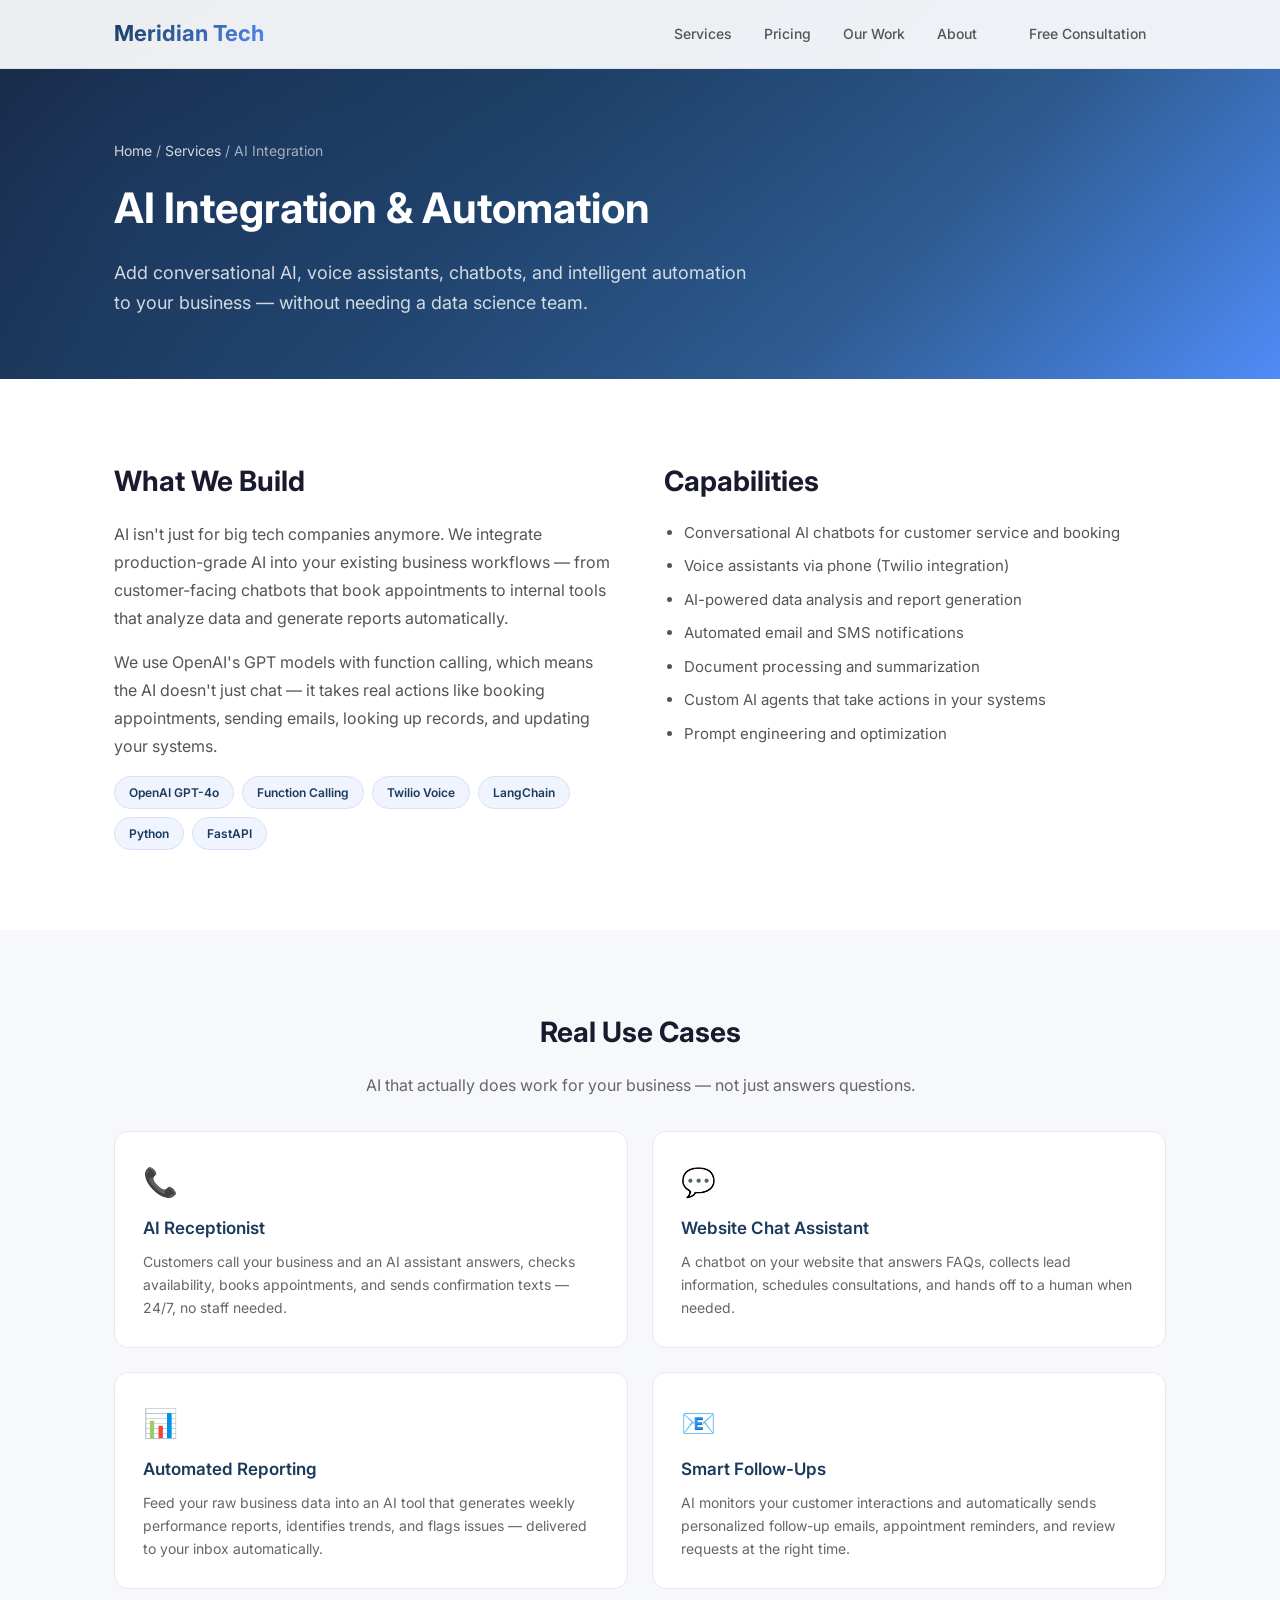
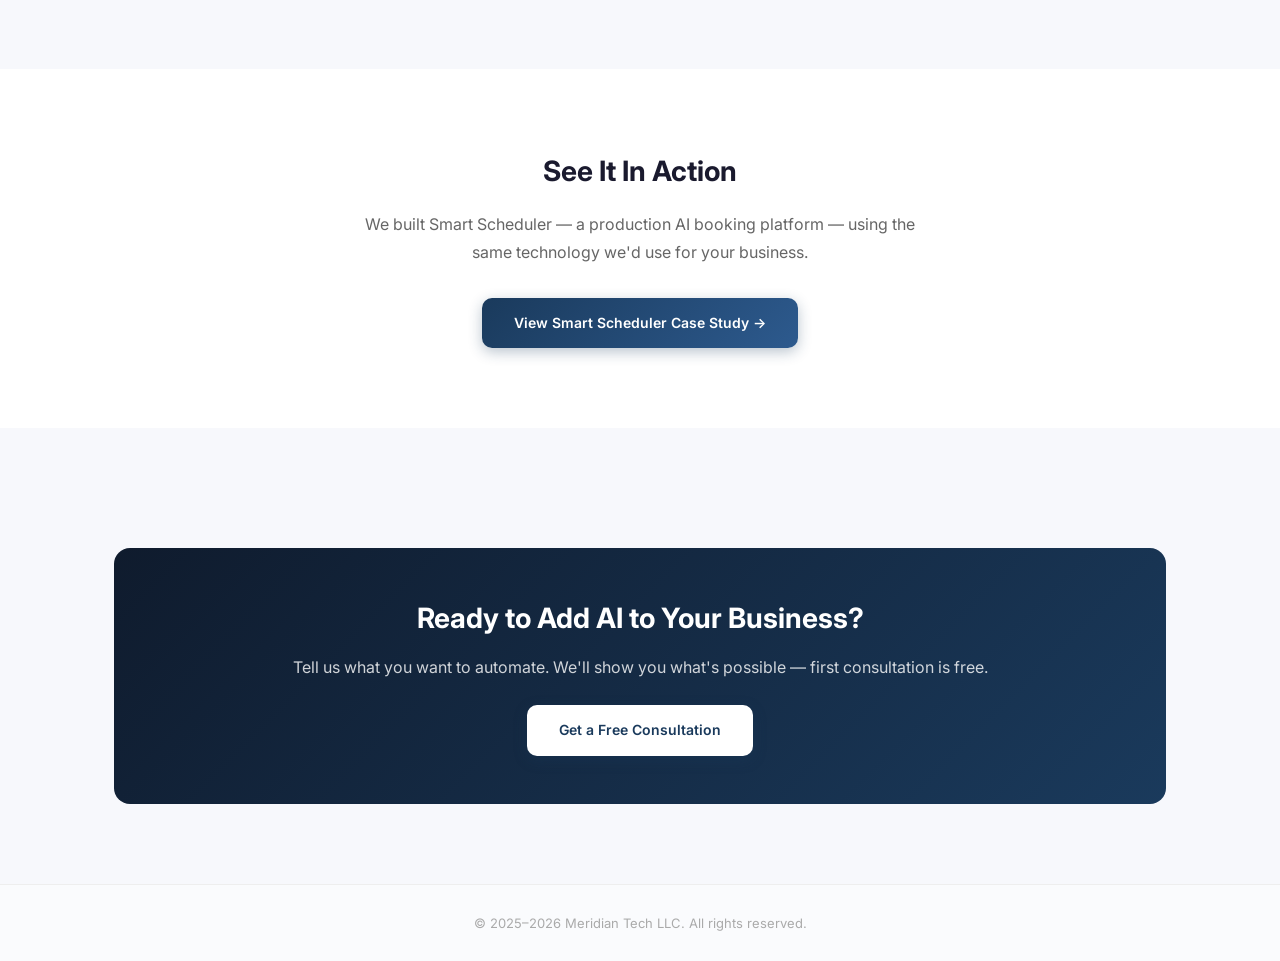
==== services/ai-integration.html @ f1d4540c "add 6 service pages, 3 case study pages, update homepage with links and sitemap" ====
<!DOCTYPE html>
<html lang="en">
<head>
    <meta charset="UTF-8">
    <meta name="viewport" content="width=device-width, initial-scale=1.0">
    <title>AI Integration for Small Businesses — Chatbots, Voice Assistants & Automation | Meridian Tech</title>
    <meta name="description" content="Add AI chatbots, voice assistants, and intelligent automation to your business. OpenAI, Twilio, and custom AI solutions built for small businesses.">
    <link rel="canonical" href="https://meridian-hq.com/services/ai-integration.html">
    <link rel="preconnect" href="https://fonts.googleapis.com">
    <link rel="preconnect" href="https://fonts.gstatic.com" crossorigin>
    <link href="https://fonts.googleapis.com/css2?family=Inter:wght@400;500;600;700&display=swap" rel="stylesheet">
    <link rel="stylesheet" href="../styles.css">
    <link rel="stylesheet" href="../pages.css">
    <link rel="icon" type="image/svg+xml" href="../favicon.svg">
</head>
<body>
<nav class="nav"><div class="container nav-inner"><a href="../index.html" class="logo">Meridian Tech</a><div class="nav-links"><a href="../index.html#services">Services</a><a href="../index.html#pricing">Pricing</a><a href="../index.html#work">Our Work</a><a href="../index.html#about">About</a><a href="../index.html#contact" class="btn btn-sm">Free Consultation</a></div><button class="mobile-toggle" aria-label="Toggle menu">&#9776;</button></div></nav>

<section class="page-hero">
    <div class="container">
        <div class="breadcrumb"><a href="../index.html">Home</a> / <a href="../index.html#services">Services</a> / AI Integration</div>
        <h1>AI Integration & Automation</h1>
        <p>Add conversational AI, voice assistants, chatbots, and intelligent automation to your business — without needing a data science team.</p>
    </div>
</section>

<section class="content-section">
    <div class="container">
        <div class="two-col">
            <div>
                <h2>What We Build</h2>
                <p>AI isn't just for big tech companies anymore. We integrate production-grade AI into your existing business workflows — from customer-facing chatbots that book appointments to internal tools that analyze data and generate reports automatically.</p>
                <p>We use OpenAI's GPT models with function calling, which means the AI doesn't just chat — it takes real actions like booking appointments, sending emails, looking up records, and updating your systems.</p>
                <div class="tech-badges">
                    <span class="tech-badge">OpenAI GPT-4o</span>
                    <span class="tech-badge">Function Calling</span>
                    <span class="tech-badge">Twilio Voice</span>
                    <span class="tech-badge">LangChain</span>
                    <span class="tech-badge">Python</span>
                    <span class="tech-badge">FastAPI</span>
                </div>
            </div>
            <div>
                <h2>Capabilities</h2>
                <ul>
                    <li>Conversational AI chatbots for customer service and booking</li>
                    <li>Voice assistants via phone (Twilio integration)</li>
                    <li>AI-powered data analysis and report generation</li>
                    <li>Automated email and SMS notifications</li>
                    <li>Document processing and summarization</li>
                    <li>Custom AI agents that take actions in your systems</li>
                    <li>Prompt engineering and optimization</li>
                </ul>
            </div>
        </div>
    </div>
</section>

<section class="content-section section-alt">
    <div class="container">
        <h2 style="text-align:center;">Real Use Cases</h2>
        <p style="text-align:center;color:#666;max-width:580px;margin:0 auto 32px;">AI that actually does work for your business — not just answers questions.</p>
        <div class="use-case-grid">
            <div class="use-case">
                <div class="icon">📞</div>
                <h4>AI Receptionist</h4>
                <p>Customers call your business and an AI assistant answers, checks availability, books appointments, and sends confirmation texts — 24/7, no staff needed.</p>
            </div>
            <div class="use-case">
                <div class="icon">💬</div>
                <h4>Website Chat Assistant</h4>
                <p>A chatbot on your website that answers FAQs, collects lead information, schedules consultations, and hands off to a human when needed.</p>
            </div>
            <div class="use-case">
                <div class="icon">📊</div>
                <h4>Automated Reporting</h4>
                <p>Feed your raw business data into an AI tool that generates weekly performance reports, identifies trends, and flags issues — delivered to your inbox automatically.</p>
            </div>
            <div class="use-case">
                <div class="icon">📧</div>
                <h4>Smart Follow-Ups</h4>
                <p>AI monitors your customer interactions and automatically sends personalized follow-up emails, appointment reminders, and review requests at the right time.</p>
            </div>
        </div>
    </div>
</section>

<section class="content-section">
    <div class="container">
        <h2 style="text-align:center;">See It In Action</h2>
        <p style="text-align:center;color:#666;max-width:580px;margin:0 auto 32px;">We built Smart Scheduler — a production AI booking platform — using the same technology we'd use for your business.</p>
        <div style="text-align:center;">
            <a href="../work/smart-scheduler.html" class="btn btn-primary">View Smart Scheduler Case Study &rarr;</a>
        </div>
    </div>
</section>

<section class="content-section section-alt">
    <div class="container">
        <div class="inline-cta">
            <h2>Ready to Add AI to Your Business?</h2>
            <p>Tell us what you want to automate. We'll show you what's possible — first consultation is free.</p>
            <a href="mailto:meridiantechllc@meridian-hq.com" class="btn btn-primary" style="background:#fff;color:#1a3a5c;">Get a Free Consultation</a>
        </div>
    </div>
</section>

<footer class="footer"><div class="container"><p>&copy; 2025–2026 Meridian Tech LLC. All rights reserved.</p></div></footer>
<script>const toggle=document.querySelector('.mobile-toggle');const navLinks=document.querySelector('.nav-links');toggle.addEventListener('click',()=>navLinks.classList.toggle('open'));const nav=document.querySelector('.nav');window.addEventListener('scroll',()=>nav.classList.toggle('scrolled',window.scrollY>20));</script>
</body>
</html>
---- styles.css ----
/* === RESET & BASE === */
*, *::before, *::after { margin: 0; padding: 0; box-sizing: border-box; }
html { scroll-behavior: smooth; }
body {
    font-family: 'Inter', -apple-system, BlinkMacSystemFont, sans-serif;
    color: #1a1a2e;
    line-height: 1.6;
    background: #fff;
    overflow-x: hidden;
}
a { color: inherit; text-decoration: none; }
img { max-width: 100%; }

/* === LAYOUT === */
.container { max-width: 1100px; margin: 0 auto; padding: 0 24px; }
.section { padding: 100px 0; }
.section-alt { background: #f7f8fc; }
.section-title {
    font-size: 36px;
    font-weight: 700;
    text-align: center;
    margin-bottom: 12px;
    color: #1a1a2e;
}
.section-title::after {
    content: '';
    display: block;
    width: 60px;
    height: 4px;
    background: linear-gradient(90deg, #4f8cf7, #00c9a7);
    border-radius: 2px;
    margin: 14px auto 0;
}
.section-desc {
    text-align: center;
    color: #666;
    font-size: 17px;
    max-width: 580px;
    margin: 20px auto 48px;
}

/* === FADE-IN ANIMATION === */
.fade-in {
    opacity: 0;
    transform: translateY(30px);
    transition: opacity 0.7s ease, transform 0.7s ease;
}
.fade-in.visible { opacity: 1; transform: translateY(0); }

/* === NAV === */
.nav {
    position: fixed;
    top: 0; left: 0; right: 0;
    background: rgba(255,255,255,0.92);
    backdrop-filter: blur(12px);
    -webkit-backdrop-filter: blur(12px);
    z-index: 100;
    border-bottom: 1px solid rgba(0,0,0,0.06);
    transition: box-shadow 0.3s;
}

.nav.scrolled { box-shadow: 0 2px 20px rgba(0,0,0,0.08); }
.nav-inner { display: flex; align-items: center; justify-content: space-between; height: 68px; }
.logo {
    font-size: 22px; font-weight: 700;
    background: linear-gradient(135deg, #1a3a5c, #4f8cf7);
    -webkit-background-clip: text; -webkit-text-fill-color: transparent;
    background-clip: text;
}
.nav-links { display: flex; align-items: center; gap: 32px; }
.nav-links a { font-size: 14px; font-weight: 500; color: #555; transition: color 0.2s; position: relative; }
.nav-links a:not(.btn):hover { color: #1a3a5c; }
.nav-links a:not(.btn)::after {
    content: ''; position: absolute; bottom: -4px; left: 0;
    width: 0; height: 2px; background: #00c9a7; transition: width 0.3s;
}
.nav-links a:not(.btn):hover::after { width: 100%; }
.mobile-toggle { display: none; background: none; border: none; font-size: 26px; cursor: pointer; color: #333; }

/* === BUTTONS === */
.btn {
    display: inline-block; padding: 14px 32px; border-radius: 10px;
    font-size: 14px; font-weight: 600; transition: all 0.3s; cursor: pointer; border: none;
}
.btn-sm { padding: 10px 20px; font-size: 13px; border-radius: 8px; }
.btn-primary {
    background: linear-gradient(135deg, #1a3a5c, #2d5a8e); color: #fff;
    box-shadow: 0 4px 14px rgba(26,58,92,0.3);
}
.btn-primary:hover { transform: translateY(-2px); box-shadow: 0 6px 20px rgba(26,58,92,0.4); }
.btn-outline { border: 2px solid #1a3a5c; color: #1a3a5c; background: transparent; }
.btn-outline:hover { background: #1a3a5c; color: #fff; transform: translateY(-2px); }

/* === HERO === */
.hero {
    padding: 180px 0 120px; text-align: center;
    background: linear-gradient(135deg, #0f1b2d 0%, #1a3a5c 40%, #2d5a8e 70%, #4f8cf7 100%);
    color: #fff; position: relative; overflow: hidden;
}
.hero::before {
    content: ''; position: absolute; top: -50%; left: -50%; width: 200%; height: 200%;
    background: radial-gradient(circle at 30% 50%, rgba(79,140,247,0.15) 0%, transparent 50%),
                radial-gradient(circle at 70% 80%, rgba(255,255,255,0.05) 0%, transparent 40%);
    animation: heroGlow 8s ease-in-out infinite alternate;
}
@keyframes heroGlow { 0% { transform: translate(0,0) scale(1); } 100% { transform: translate(-2%,-1%) scale(1.05); } }
.hero .container { position: relative; z-index: 1; }
.hero h1 { font-size: 52px; font-weight: 700; line-height: 1.12; margin-bottom: 22px; letter-spacing: -0.5px; }
.hero-sub { font-size: 19px; color: rgba(255,255,255,0.8); max-width: 640px; margin: 0 auto 36px; line-height: 1.7; }
.hero-actions { display: flex; gap: 16px; justify-content: center; flex-wrap: wrap; }
.hero .btn-primary { background: #fff; color: #1a3a5c; box-shadow: 0 4px 14px rgba(0,0,0,0.2); }
.hero .btn-primary:hover { box-shadow: 0 6px 24px rgba(0,0,0,0.3); transform: translateY(-2px); }
.hero .btn-outline { border-color: rgba(255,255,255,0.5); color: #fff; }
.hero .btn-outline:hover { background: rgba(255,255,255,0.15); border-color: #fff; }

/* === SERVICES === */
.services-grid { display: grid; grid-template-columns: repeat(3, 1fr); gap: 24px; }
.service {
    background: #fff; border: 1px solid #e8e8ee; border-radius: 14px;
    padding: 28px; transition: all 0.3s ease; position: relative; text-align: center;
}
.service-icon { font-size: 32px; margin-bottom: 12px; }
.service::before {
    content: ''; position: absolute; top: 0; left: 0;
    width: 4px; height: 0;
    background: linear-gradient(180deg, #4f8cf7, #1a3a5c);
    border-radius: 4px 0 0 4px; transition: height 0.4s ease;
}
.service:hover { box-shadow: 0 8px 28px rgba(0,0,0,0.07); transform: translateY(-3px); }
.service:hover::before { height: 100%; }
.service h4 { font-size: 17px; font-weight: 600; color: #1a3a5c; margin-bottom: 8px; }
.service p { font-size: 14px; color: #666; line-height: 1.65; }

/* === WHY US === */
.why-grid { display: grid; grid-template-columns: repeat(3, 1fr); gap: 28px; margin-top: 40px; }
.why-item {
    text-align: center;
    background: #fff;
    border: 1px solid #e8e8ee;
    border-radius: 14px;
    padding: 36px 28px;
    transition: all 0.3s ease;
}
.why-item:hover { box-shadow: 0 10px 32px rgba(0,0,0,0.08); transform: translateY(-4px); }
.why-icon {
    font-size: 40px;
    margin-bottom: 16px;
    display: block;
}
.why-item h4 { font-size: 18px; font-weight: 700; color: #1a3a5c; margin-bottom: 10px; }
.why-item p { font-size: 14px; color: #666; line-height: 1.7; }

/* === PRICING === */
.pricing-grid { display: grid; grid-template-columns: repeat(3, 1fr); gap: 24px; margin-top: 40px; }
.pricing-card {
    background: #fff; border: 1px solid #e8e8ee; border-radius: 16px;
    padding: 32px 28px; text-align: center; position: relative;
    transition: all 0.3s ease; display: flex; flex-direction: column;
}
.pricing-card:hover { box-shadow: 0 12px 40px rgba(0,0,0,0.08); transform: translateY(-4px); }
.pricing-featured {
    border: 2px solid #1a3a5c;
    box-shadow: 0 8px 32px rgba(26,58,92,0.12);
}
.pricing-badge {
    position: absolute; top: -12px; left: 50%; transform: translateX(-50%);
    background: linear-gradient(135deg, #00c9a7, #4f8cf7);
    color: #fff; font-size: 11px; font-weight: 700; padding: 4px 14px;
    border-radius: 20px; letter-spacing: 0.5px; text-transform: uppercase;
}
.pricing-tier { font-size: 20px; font-weight: 700; color: #1a3a5c; margin-bottom: 8px; }
.pricing-range { font-size: 26px; font-weight: 700; color: #1a1a2e; margin-bottom: 4px; }
.pricing-rate { font-size: 12px; color: #888; margin-bottom: 20px; }
.pricing-list { list-style: none; text-align: left; margin-bottom: 24px; flex: 1; }
.pricing-list li {
    font-size: 13px; color: #555; padding: 6px 0;
    border-bottom: 1px solid #f0f0f0; padding-left: 20px; position: relative;
}
.pricing-list li::before {
    content: '✓'; position: absolute; left: 0;
    color: #00c9a7; font-weight: 700; font-size: 12px;
}
.pricing-note { text-align: center; font-size: 14px; color: #666; margin-top: 28px; }
.pricing-note a { color: #1a3a5c; font-weight: 600; }

/* === PORTFOLIO === */
.portfolio-item {
    background: #fff; border: 1px solid #e8e8ee; border-radius: 16px;
    padding: 36px 32px; margin-bottom: 24px;
    transition: all 0.3s ease; position: relative; overflow: hidden;
}
.portfolio-item::before {
    content: ''; position: absolute; top: 0; left: 0; right: 0;
    height: 4px; background: linear-gradient(90deg, #1a3a5c, #00c9a7);
}
.portfolio-item:hover { box-shadow: 0 12px 40px rgba(0,0,0,0.08); transform: translateY(-3px); }
.portfolio-info h3 { font-size: 22px; font-weight: 700; color: #1a3a5c; margin-bottom: 4px; }
.portfolio-tag { font-size: 13px; color: #888; font-style: italic; margin-bottom: 12px; }
.portfolio-info p { font-size: 14px; color: #555; line-height: 1.7; margin-bottom: 12px; }
.card-tech { font-size: 11px; color: #aaa; margin-bottom: 16px; letter-spacing: 0.3px; }
.portfolio-item .btn-sm {
    background: linear-gradient(135deg, #1a3a5c, #2d5a8e); color: #fff;
    box-shadow: 0 2px 8px rgba(26,58,92,0.2);
}
.portfolio-item .btn-sm:hover { box-shadow: 0 4px 12px rgba(26,58,92,0.3); }

/* === CTA SECTION === */
.cta-section {
    background: linear-gradient(135deg, #0f1b2d 0%, #1a3a5c 50%, #2d5a8e 100%); color: #fff;
}
.cta-section .section-title { color: #fff; }
.cta-section .section-title::after { background: linear-gradient(90deg, #4f8cf7, #fff); }
.cta-section .contact-info p { color: rgba(255,255,255,0.8); font-size: 18px; margin-bottom: 12px; }
.cta-section .btn-primary.btn-lg {
    padding: 16px 36px; font-size: 18px; background: #fff; color: #1a3a5c;
    box-shadow: 0 4px 14px rgba(0,0,0,0.2); margin: 16px 0; display: inline-block;
}
.cta-section .btn-primary.btn-lg:hover { box-shadow: 0 6px 24px rgba(0,0,0,0.3); transform: translateY(-2px); }
.cta-section .contact-location { color: rgba(255,255,255,0.5); }

/* === ABOUT === */
.about-content { max-width: 720px; margin: 28px auto 0; text-align: center; }
.about-content p { font-size: 16px; color: #555; margin-bottom: 16px; line-height: 1.75; }

/* === MISSION & VISION === */
.mission-vision {
    display: grid; grid-template-columns: 1fr 1fr; gap: 28px;
    margin-top: 48px; max-width: 900px; margin-left: auto; margin-right: auto;
}
.mv-card {
    background: #fff; border: 1px solid #e8e8ee; border-radius: 14px;
    padding: 32px 28px; position: relative; overflow: hidden;
    transition: all 0.3s ease;
}
.mv-card::before {
    content: ''; position: absolute; top: 0; left: 0; right: 0;
    height: 4px; background: linear-gradient(90deg, #1a3a5c, #00c9a7);
}
.mv-card:hover { box-shadow: 0 10px 32px rgba(0,0,0,0.08); transform: translateY(-3px); }
.mv-card h3 {
    font-size: 20px; font-weight: 700; color: #1a3a5c; margin-bottom: 12px;
}
.mv-card p { font-size: 14px; color: #555; line-height: 1.75; }

/* === VALUES === */
.values-block {
    max-width: 720px; margin: 48px auto 0; text-align: center;
    background: #fff; border: 1px solid #e8e8ee; border-radius: 14px;
    padding: 36px 32px;
}
.values-block h3 {
    font-size: 20px; font-weight: 700; color: #1a3a5c; margin-bottom: 14px;
}
.values-block p { font-size: 15px; color: #555; line-height: 1.8; }

/* === CONTACT === */
.contact-info { text-align: center; padding: 20px 0; }
.contact-location { font-size: 14px; color: #888; margin-top: 4px; }

/* === FOOTER === */
.footer { padding: 28px 0; text-align: center; font-size: 13px; color: #aaa; border-top: 1px solid #eee; background: #fafbfd; }

/* === RESPONSIVE === */
@media (max-width: 768px) {
    .hero { padding: 140px 0 80px; }
    .hero h1 { font-size: 34px; }
    .hero-sub { font-size: 16px; }
    .section { padding: 70px 0; }
    .section-title { font-size: 28px; }
    .services-grid { grid-template-columns: 1fr; }
    .why-grid { grid-template-columns: 1fr; }
    .mission-vision { grid-template-columns: 1fr; }
    .pricing-grid { grid-template-columns: 1fr; }
    .nav-links {
        display: none; position: absolute; top: 68px; left: 0; right: 0;
        background: rgba(255,255,255,0.98); backdrop-filter: blur(12px);
        flex-direction: column; padding: 24px; gap: 18px;
        border-bottom: 1px solid #eee; box-shadow: 0 8px 24px rgba(0,0,0,0.08);
    }
    .nav-links.open { display: flex; }
    .mobile-toggle { display: block; }
    .cta-section .btn-primary.btn-lg { font-size: 15px; padding: 14px 24px; }
}
@media (max-width: 480px) {
    .hero h1 { font-size: 28px; }
    .container { padding: 0 16px; }
}
---- pages.css ----
/* === SUBPAGE STYLES (extends styles.css) === */

/* Page hero - smaller than homepage */
.page-hero {
    padding: 140px 0 60px;
    background: linear-gradient(135deg, #0f1b2d 0%, #1a3a5c 40%, #2d5a8e 70%, #4f8cf7 100%);
    color: #fff;
    position: relative;
    overflow: hidden;
}
.page-hero::before {
    content: ''; position: absolute; top: -50%; left: -50%; width: 200%; height: 200%;
    background: radial-gradient(circle at 30% 50%, rgba(79,140,247,0.15) 0%, transparent 50%);
}
.page-hero .container { position: relative; z-index: 1; }
.page-hero h1 { font-size: 42px; font-weight: 700; margin-bottom: 16px; }
.page-hero .breadcrumb { font-size: 14px; color: rgba(255,255,255,0.6); margin-bottom: 12px; }
.page-hero .breadcrumb a { color: rgba(255,255,255,0.8); }
.page-hero .breadcrumb a:hover { color: #fff; }
.page-hero p { font-size: 18px; color: rgba(255,255,255,0.8); max-width: 640px; line-height: 1.7; }

/* Content sections */
.content-section { padding: 80px 0; }
.content-section h2 { font-size: 28px; font-weight: 700; color: #1a1a2e; margin-bottom: 16px; }
.content-section h3 { font-size: 20px; font-weight: 600; color: #1a3a5c; margin-bottom: 10px; }
.content-section p { font-size: 16px; color: #555; line-height: 1.75; margin-bottom: 16px; }
.content-section ul { padding-left: 20px; margin-bottom: 20px; }
.content-section li { font-size: 15px; color: #555; line-height: 1.7; margin-bottom: 8px; }

/* Two column layout */
.two-col { display: grid; grid-template-columns: 1fr 1fr; gap: 48px; align-items: start; }

/* Use case cards */
.use-case-grid { display: grid; grid-template-columns: repeat(2, 1fr); gap: 24px; margin-top: 24px; }
.use-case {
    background: #fff; border: 1px solid #e8e8ee; border-radius: 14px;
    padding: 28px; transition: all 0.3s ease;
}
.use-case:hover { box-shadow: 0 8px 28px rgba(0,0,0,0.07); transform: translateY(-2px); }
.use-case h4 { font-size: 17px; font-weight: 600; color: #1a3a5c; margin-bottom: 8px; }
.use-case p { font-size: 14px; color: #666; line-height: 1.65; margin-bottom: 0; }
.use-case .icon { font-size: 28px; margin-bottom: 10px; }

/* Process steps */
.process-steps { display: grid; grid-template-columns: repeat(4, 1fr); gap: 24px; margin-top: 24px; }
.step {
    text-align: center; padding: 24px 16px;
    background: #fff; border: 1px solid #e8e8ee; border-radius: 14px;
}
.step-number {
    width: 40px; height: 40px; border-radius: 50%;
    background: linear-gradient(135deg, #1a3a5c, #4f8cf7);
    color: #fff; font-weight: 700; font-size: 18px;
    display: flex; align-items: center; justify-content: center;
    margin: 0 auto 12px;
}
.step h4 { font-size: 15px; font-weight: 600; color: #1a3a5c; margin-bottom: 6px; }
.step p { font-size: 13px; color: #666; margin-bottom: 0; }

/* Tech stack badges */
.tech-badges { display: flex; flex-wrap: wrap; gap: 8px; margin-top: 16px; }
.tech-badge {
    background: #f0f4ff; color: #1a3a5c; font-size: 12px; font-weight: 600;
    padding: 6px 14px; border-radius: 20px; border: 1px solid #d8e2f4;
}

/* Case study specific */
.screenshot-placeholder {
    background: linear-gradient(135deg, #f0f4ff, #e8edf8);
    border: 2px dashed #c8d4e8; border-radius: 14px;
    padding: 60px 24px; text-align: center; color: #888;
    font-size: 14px;
}

.architecture-grid { display: grid; grid-template-columns: repeat(3, 1fr); gap: 20px; margin-top: 20px; }
.arch-item {
    background: #fff; border: 1px solid #e8e8ee; border-radius: 12px;
    padding: 20px; text-align: center;
}
.arch-item .icon { font-size: 28px; margin-bottom: 8px; }
.arch-item h4 { font-size: 14px; font-weight: 600; color: #1a3a5c; margin-bottom: 4px; }
.arch-item p { font-size: 12px; color: #888; margin-bottom: 0; }

/* Security highlights */
.security-grid { display: grid; grid-template-columns: repeat(2, 1fr); gap: 20px; margin-top: 20px; }
.security-item {
    display: flex; gap: 12px; align-items: start;
    background: #f7faf7; border: 1px solid #d4e8d4; border-radius: 12px; padding: 16px;
}
.security-item .check { color: #00c9a7; font-size: 20px; font-weight: 700; flex-shrink: 0; }
.security-item h4 { font-size: 14px; font-weight: 600; color: #1a3a5c; margin-bottom: 2px; }
.security-item p { font-size: 13px; color: #666; margin-bottom: 0; }

/* Stats row */
.stats-row { display: grid; grid-template-columns: repeat(3, 1fr); gap: 24px; margin: 32px 0; }
.stat {
    text-align: center; padding: 24px;
    background: #fff; border: 1px solid #e8e8ee; border-radius: 14px;
}
.stat-number { font-size: 36px; font-weight: 700; color: #1a3a5c; }
.stat-label { font-size: 13px; color: #888; margin-top: 4px; }

/* Inline CTA */
.inline-cta {
    background: linear-gradient(135deg, #0f1b2d, #1a3a5c);
    border-radius: 16px; padding: 48px; text-align: center; color: #fff; margin-top: 40px;
}
.inline-cta h2 { color: #fff; margin-bottom: 12px; }
.inline-cta p { color: rgba(255,255,255,0.8); margin-bottom: 24px; }

/* Responsive */
@media (max-width: 768px) {
    .page-hero h1 { font-size: 30px; }
    .two-col { grid-template-columns: 1fr; }
    .use-case-grid { grid-template-columns: 1fr; }
    .process-steps { grid-template-columns: repeat(2, 1fr); }
    .architecture-grid { grid-template-columns: 1fr; }
    .security-grid { grid-template-columns: 1fr; }
    .stats-row { grid-template-columns: 1fr; }
}
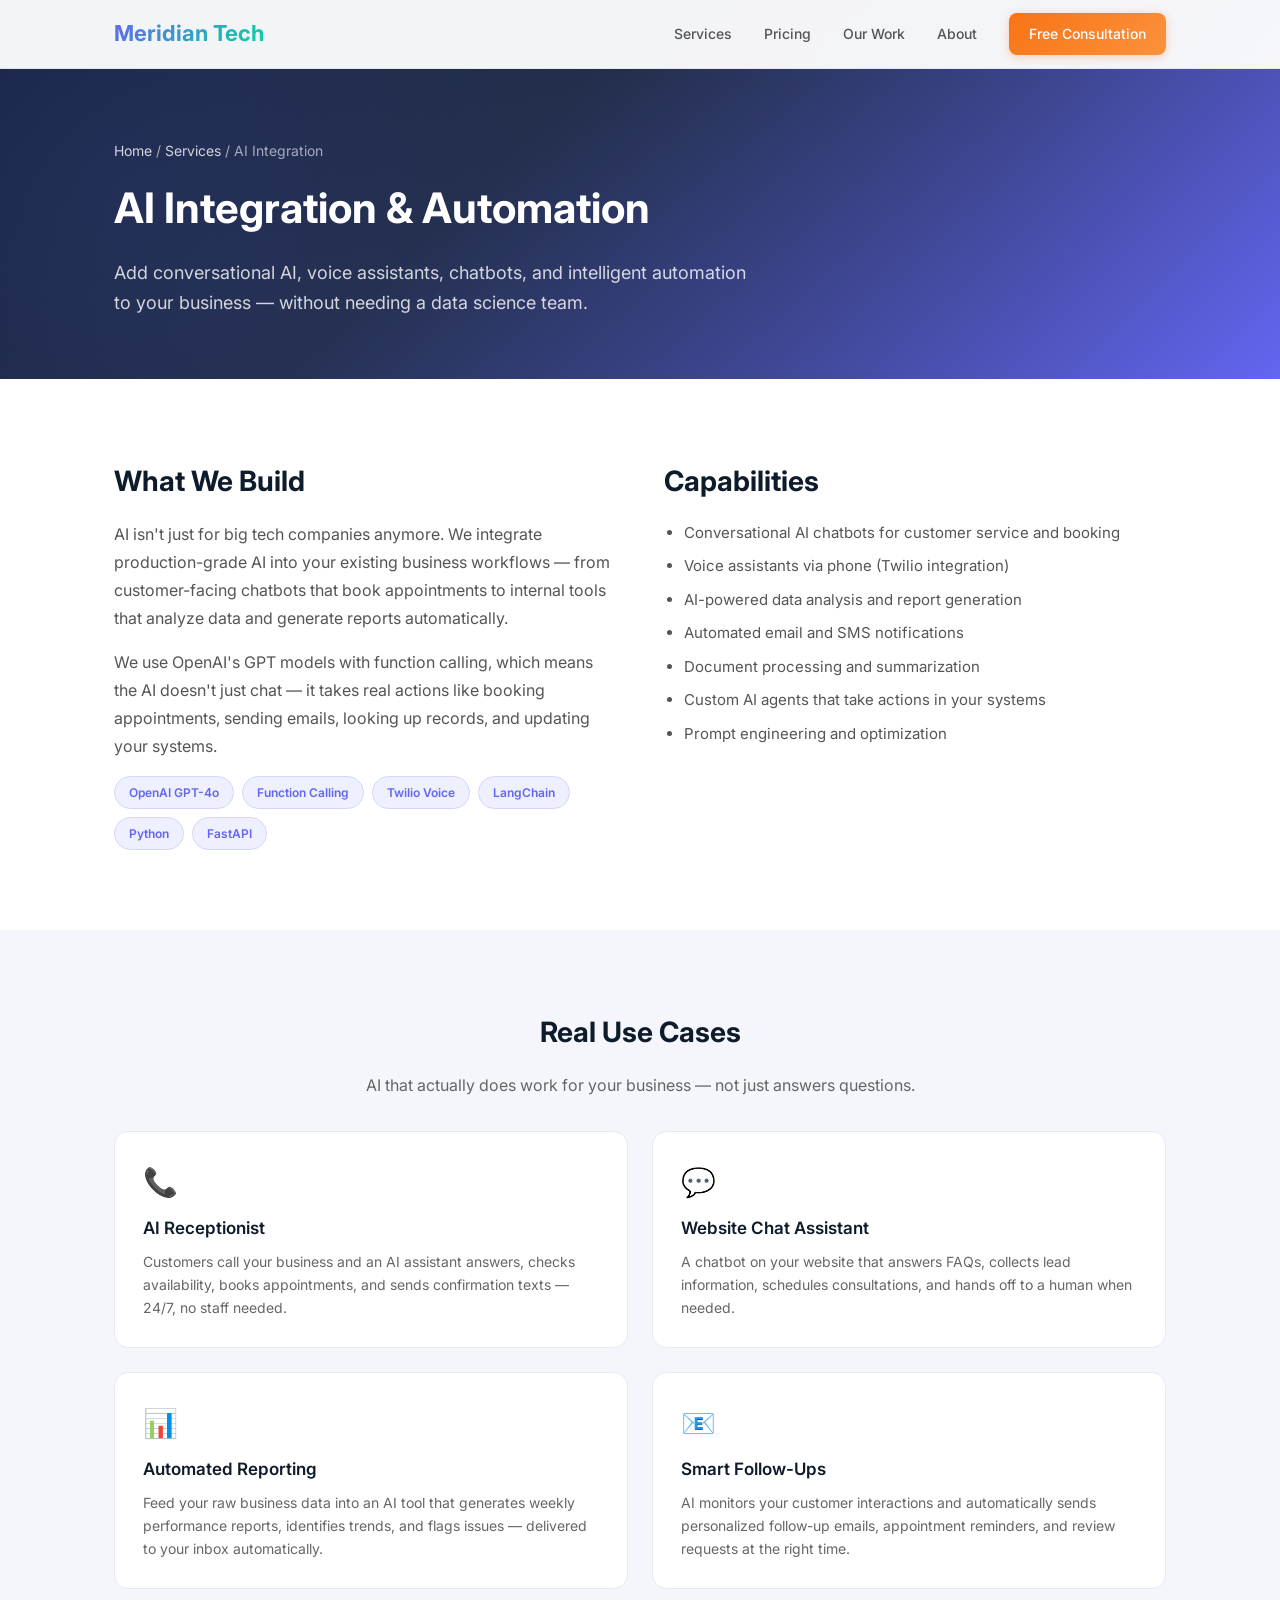
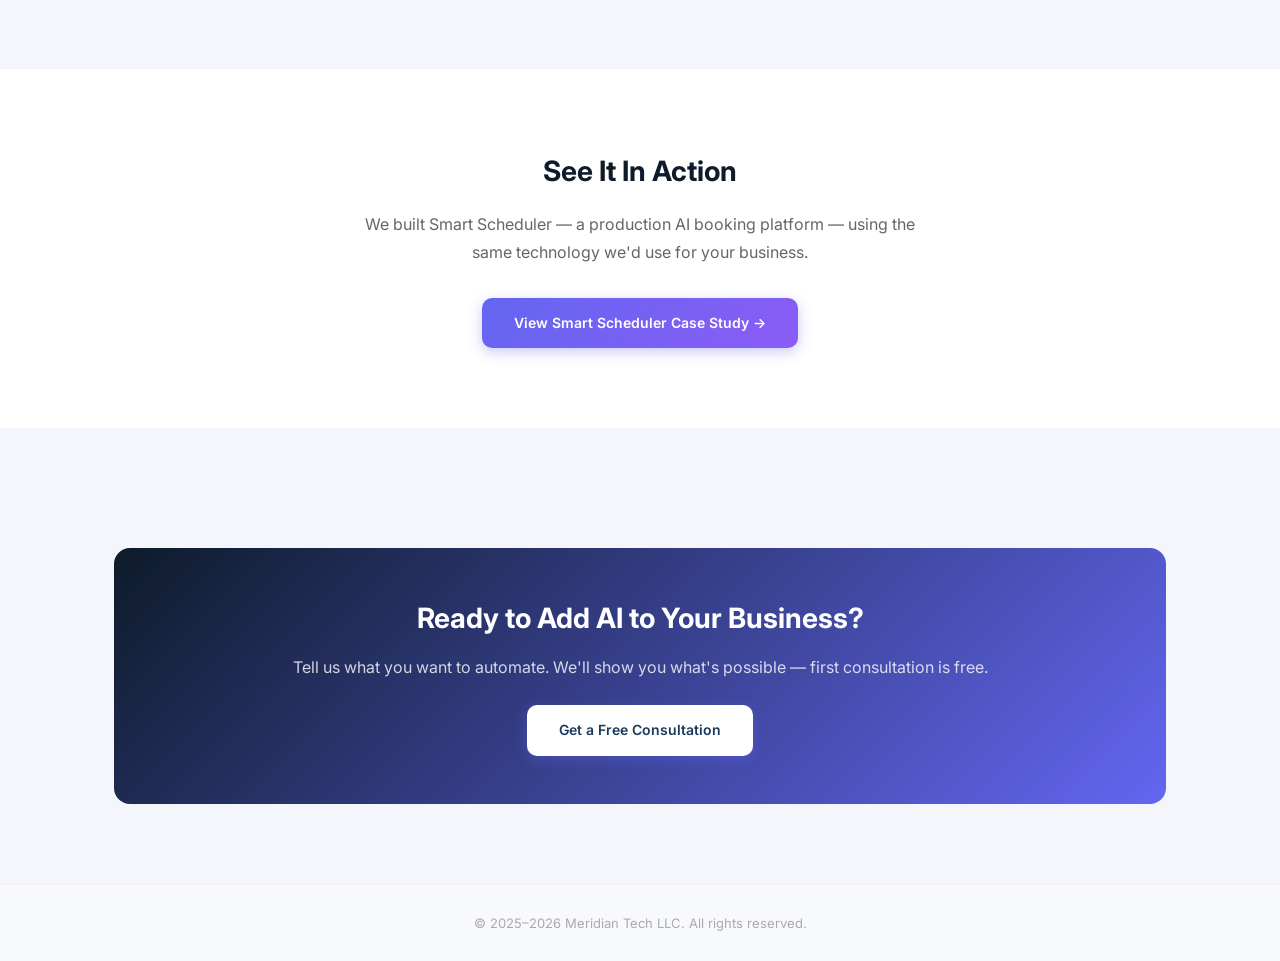
==== commit 99b80d1a: "fix: remove index.html from nav links for cleaner URLs" ====
--- a/services/ai-integration.html
+++ b/services/ai-integration.html
@@ -14,11 +14,11 @@
     <link rel="icon" type="image/svg+xml" href="../favicon.svg">
 </head>
 <body>
-<nav class="nav"><div class="container nav-inner"><a href="../index.html" class="logo">Meridian Tech</a><div class="nav-links"><a href="../index.html#services">Services</a><a href="../index.html#pricing">Pricing</a><a href="../index.html#work">Our Work</a><a href="../index.html#about">About</a><a href="../index.html#contact" class="btn btn-sm">Free Consultation</a></div><button class="mobile-toggle" aria-label="Toggle menu">&#9776;</button></div></nav>
+<nav class="nav"><div class="container nav-inner"><a href="../" class="logo">Meridian Tech</a><div class="nav-links"><a href="../#services">Services</a><a href="../#pricing">Pricing</a><a href="../#work">Our Work</a><a href="../#about">About</a><a href="../#contact" class="btn btn-sm">Free Consultation</a></div><button class="mobile-toggle" aria-label="Toggle menu">&#9776;</button></div></nav>
 
 <section class="page-hero">
     <div class="container">
-        <div class="breadcrumb"><a href="../index.html">Home</a> / <a href="../index.html#services">Services</a> / AI Integration</div>
+        <div class="breadcrumb"><a href="../">Home</a> / <a href="../#services">Services</a> / AI Integration</div>
         <h1>AI Integration & Automation</h1>
         <p>Add conversational AI, voice assistants, chatbots, and intelligent automation to your business — without needing a data science team.</p>
     </div>
--- a/styles.css
+++ b/styles.css
@@ -14,26 +14,26 @@
 /* === LAYOUT === */
 .container { max-width: 1100px; margin: 0 auto; padding: 0 24px; }
 .section { padding: 100px 0; }
-.section-alt { background: #f7f8fc; }
+.section-alt { background: #f4f6fb; }
 .section-title {
     font-size: 36px;
     font-weight: 700;
     text-align: center;
     margin-bottom: 12px;
-    color: #1a1a2e;
+    color: #0d1b2a;
 }
 .section-title::after {
     content: '';
     display: block;
     width: 60px;
     height: 4px;
-    background: linear-gradient(90deg, #4f8cf7, #00c9a7);
+    background: linear-gradient(90deg, #6366f1, #06d6a0);
     border-radius: 2px;
     margin: 14px auto 0;
 }
 .section-desc {
     text-align: center;
-    color: #666;
+    color: #5a6178;
     font-size: 17px;
     max-width: 580px;
     margin: 20px auto 48px;
@@ -51,28 +51,27 @@
 .nav {
     position: fixed;
     top: 0; left: 0; right: 0;
-    background: rgba(255,255,255,0.92);
-    backdrop-filter: blur(12px);
-    -webkit-backdrop-filter: blur(12px);
+    background: rgba(255,255,255,0.95);
+    backdrop-filter: blur(16px);
+    -webkit-backdrop-filter: blur(16px);
     z-index: 100;
     border-bottom: 1px solid rgba(0,0,0,0.06);
     transition: box-shadow 0.3s;
 }
-
-.nav.scrolled { box-shadow: 0 2px 20px rgba(0,0,0,0.08); }
+.nav.scrolled { box-shadow: 0 2px 24px rgba(0,0,0,0.1); }
 .nav-inner { display: flex; align-items: center; justify-content: space-between; height: 68px; }
 .logo {
     font-size: 22px; font-weight: 700;
-    background: linear-gradient(135deg, #1a3a5c, #4f8cf7);
+    background: linear-gradient(135deg, #6366f1, #06d6a0);
     -webkit-background-clip: text; -webkit-text-fill-color: transparent;
     background-clip: text;
 }
 .nav-links { display: flex; align-items: center; gap: 32px; }
 .nav-links a { font-size: 14px; font-weight: 500; color: #555; transition: color 0.2s; position: relative; }
-.nav-links a:not(.btn):hover { color: #1a3a5c; }
+.nav-links a:not(.btn):hover { color: #0d1b2a; }
 .nav-links a:not(.btn)::after {
     content: ''; position: absolute; bottom: -4px; left: 0;
-    width: 0; height: 2px; background: #00c9a7; transition: width 0.3s;
+    width: 0; height: 2px; background: #6366f1; transition: width 0.3s;
 }
 .nav-links a:not(.btn):hover::after { width: 100%; }
 .mobile-toggle { display: none; background: none; border: none; font-size: 26px; cursor: pointer; color: #333; }
@@ -84,23 +83,28 @@
 }
 .btn-sm { padding: 10px 20px; font-size: 13px; border-radius: 8px; }
 .btn-primary {
-    background: linear-gradient(135deg, #1a3a5c, #2d5a8e); color: #fff;
-    box-shadow: 0 4px 14px rgba(26,58,92,0.3);
-}
-.btn-primary:hover { transform: translateY(-2px); box-shadow: 0 6px 20px rgba(26,58,92,0.4); }
-.btn-outline { border: 2px solid #1a3a5c; color: #1a3a5c; background: transparent; }
-.btn-outline:hover { background: #1a3a5c; color: #fff; transform: translateY(-2px); }
+    background: linear-gradient(135deg, #6366f1, #8b5cf6); color: #fff;
+    box-shadow: 0 4px 14px rgba(99,102,241,0.35);
+}
+.btn-primary:hover { transform: translateY(-2px); box-shadow: 0 6px 24px rgba(99,102,241,0.45); }
+.btn-outline { border: 2px solid #6366f1; color: #6366f1; background: transparent; }
+.btn-outline:hover { background: #6366f1; color: #fff; transform: translateY(-2px); }
+.nav-links .btn-sm {
+    background: linear-gradient(135deg, #f97316, #fb923c); color: #fff;
+    box-shadow: 0 2px 10px rgba(249,115,22,0.3);
+}
+.nav-links .btn-sm:hover { box-shadow: 0 4px 16px rgba(249,115,22,0.4); transform: translateY(-1px); }
 
 /* === HERO === */
 .hero {
     padding: 180px 0 120px; text-align: center;
-    background: linear-gradient(135deg, #0f1b2d 0%, #1a3a5c 40%, #2d5a8e 70%, #4f8cf7 100%);
+    background: linear-gradient(135deg, #0d1b2a 0%, #1b2838 30%, #2a3f5f 60%, #6366f1 100%);
     color: #fff; position: relative; overflow: hidden;
 }
 .hero::before {
     content: ''; position: absolute; top: -50%; left: -50%; width: 200%; height: 200%;
-    background: radial-gradient(circle at 30% 50%, rgba(79,140,247,0.15) 0%, transparent 50%),
-                radial-gradient(circle at 70% 80%, rgba(255,255,255,0.05) 0%, transparent 40%);
+    background: radial-gradient(circle at 30% 50%, rgba(99,102,241,0.2) 0%, transparent 50%),
+                radial-gradient(circle at 70% 80%, rgba(6,214,160,0.1) 0%, transparent 40%);
     animation: heroGlow 8s ease-in-out infinite alternate;
 }
 @keyframes heroGlow { 0% { transform: translate(0,0) scale(1); } 100% { transform: translate(-2%,-1%) scale(1.05); } }
@@ -108,119 +112,119 @@
 .hero h1 { font-size: 52px; font-weight: 700; line-height: 1.12; margin-bottom: 22px; letter-spacing: -0.5px; }
 .hero-sub { font-size: 19px; color: rgba(255,255,255,0.8); max-width: 640px; margin: 0 auto 36px; line-height: 1.7; }
 .hero-actions { display: flex; gap: 16px; justify-content: center; flex-wrap: wrap; }
-.hero .btn-primary { background: #fff; color: #1a3a5c; box-shadow: 0 4px 14px rgba(0,0,0,0.2); }
-.hero .btn-primary:hover { box-shadow: 0 6px 24px rgba(0,0,0,0.3); transform: translateY(-2px); }
-.hero .btn-outline { border-color: rgba(255,255,255,0.5); color: #fff; }
-.hero .btn-outline:hover { background: rgba(255,255,255,0.15); border-color: #fff; }
+.hero .btn-primary {
+    background: linear-gradient(135deg, #f97316, #fb923c); color: #fff;
+    box-shadow: 0 4px 20px rgba(249,115,22,0.4);
+}
+.hero .btn-primary:hover { box-shadow: 0 6px 28px rgba(249,115,22,0.5); transform: translateY(-2px); }
+.hero .btn-outline { border-color: rgba(255,255,255,0.4); color: #fff; }
+.hero .btn-outline:hover { background: rgba(255,255,255,0.12); border-color: #fff; }
 
 /* === SERVICES === */
 .services-grid { display: grid; grid-template-columns: repeat(3, 1fr); gap: 24px; }
 .service {
-    background: #fff; border: 1px solid #e8e8ee; border-radius: 14px;
+    background: #fff; border: 1px solid #e4e7f0; border-radius: 14px;
     padding: 28px; transition: all 0.3s ease; position: relative; text-align: center;
 }
 .service-icon { font-size: 32px; margin-bottom: 12px; }
 .service::before {
     content: ''; position: absolute; top: 0; left: 0;
     width: 4px; height: 0;
-    background: linear-gradient(180deg, #4f8cf7, #1a3a5c);
+    background: linear-gradient(180deg, #6366f1, #06d6a0);
     border-radius: 4px 0 0 4px; transition: height 0.4s ease;
 }
-.service:hover { box-shadow: 0 8px 28px rgba(0,0,0,0.07); transform: translateY(-3px); }
+.service:hover { box-shadow: 0 8px 32px rgba(99,102,241,0.1); transform: translateY(-3px); }
 .service:hover::before { height: 100%; }
-.service h4 { font-size: 17px; font-weight: 600; color: #1a3a5c; margin-bottom: 8px; }
-.service p { font-size: 14px; color: #666; line-height: 1.65; }
+.service h4 { font-size: 17px; font-weight: 600; color: #0d1b2a; margin-bottom: 8px; }
+.service p { font-size: 14px; color: #5a6178; line-height: 1.65; }
 
 /* === WHY US === */
 .why-grid { display: grid; grid-template-columns: repeat(3, 1fr); gap: 28px; margin-top: 40px; }
 .why-item {
     text-align: center;
     background: #fff;
-    border: 1px solid #e8e8ee;
+    border: 1px solid #e4e7f0;
     border-radius: 14px;
     padding: 36px 28px;
     transition: all 0.3s ease;
 }
-.why-item:hover { box-shadow: 0 10px 32px rgba(0,0,0,0.08); transform: translateY(-4px); }
-.why-icon {
-    font-size: 40px;
-    margin-bottom: 16px;
-    display: block;
-}
-.why-item h4 { font-size: 18px; font-weight: 700; color: #1a3a5c; margin-bottom: 10px; }
-.why-item p { font-size: 14px; color: #666; line-height: 1.7; }
+.why-item:hover { box-shadow: 0 10px 36px rgba(99,102,241,0.1); transform: translateY(-4px); }
+.why-icon { font-size: 40px; margin-bottom: 16px; display: block; }
+.why-item h4 { font-size: 18px; font-weight: 700; color: #0d1b2a; margin-bottom: 10px; }
+.why-item p { font-size: 14px; color: #5a6178; line-height: 1.7; }
 
 /* === PRICING === */
 .pricing-grid { display: grid; grid-template-columns: repeat(3, 1fr); gap: 24px; margin-top: 40px; }
 .pricing-card {
-    background: #fff; border: 1px solid #e8e8ee; border-radius: 16px;
+    background: #fff; border: 1px solid #e4e7f0; border-radius: 16px;
     padding: 32px 28px; text-align: center; position: relative;
     transition: all 0.3s ease; display: flex; flex-direction: column;
 }
-.pricing-card:hover { box-shadow: 0 12px 40px rgba(0,0,0,0.08); transform: translateY(-4px); }
+.pricing-card:hover { box-shadow: 0 12px 40px rgba(99,102,241,0.1); transform: translateY(-4px); }
 .pricing-featured {
-    border: 2px solid #1a3a5c;
-    box-shadow: 0 8px 32px rgba(26,58,92,0.12);
+    border: 2px solid #6366f1;
+    box-shadow: 0 8px 32px rgba(99,102,241,0.15);
 }
 .pricing-badge {
     position: absolute; top: -12px; left: 50%; transform: translateX(-50%);
-    background: linear-gradient(135deg, #00c9a7, #4f8cf7);
+    background: linear-gradient(135deg, #f97316, #fb923c);
     color: #fff; font-size: 11px; font-weight: 700; padding: 4px 14px;
     border-radius: 20px; letter-spacing: 0.5px; text-transform: uppercase;
 }
-.pricing-tier { font-size: 20px; font-weight: 700; color: #1a3a5c; margin-bottom: 8px; }
-.pricing-range { font-size: 26px; font-weight: 700; color: #1a1a2e; margin-bottom: 4px; }
+.pricing-tier { font-size: 20px; font-weight: 700; color: #0d1b2a; margin-bottom: 8px; }
+.pricing-range { font-size: 26px; font-weight: 700; color: #0d1b2a; margin-bottom: 4px; }
 .pricing-rate { font-size: 12px; color: #888; margin-bottom: 20px; }
 .pricing-list { list-style: none; text-align: left; margin-bottom: 24px; flex: 1; }
 .pricing-list li {
     font-size: 13px; color: #555; padding: 6px 0;
-    border-bottom: 1px solid #f0f0f0; padding-left: 20px; position: relative;
+    border-bottom: 1px solid #f0f0f5; padding-left: 20px; position: relative;
 }
 .pricing-list li::before {
     content: '✓'; position: absolute; left: 0;
-    color: #00c9a7; font-weight: 700; font-size: 12px;
-}
-.pricing-note { text-align: center; font-size: 14px; color: #666; margin-top: 28px; }
-.pricing-note a { color: #1a3a5c; font-weight: 600; }
+    color: #06d6a0; font-weight: 700; font-size: 12px;
+}
+.pricing-note { text-align: center; font-size: 14px; color: #5a6178; margin-top: 28px; }
+.pricing-note a { color: #6366f1; font-weight: 600; }
 
 /* === PORTFOLIO === */
 .portfolio-item {
-    background: #fff; border: 1px solid #e8e8ee; border-radius: 16px;
+    background: #fff; border: 1px solid #e4e7f0; border-radius: 16px;
     padding: 36px 32px; margin-bottom: 24px;
     transition: all 0.3s ease; position: relative; overflow: hidden;
 }
 .portfolio-item::before {
     content: ''; position: absolute; top: 0; left: 0; right: 0;
-    height: 4px; background: linear-gradient(90deg, #1a3a5c, #00c9a7);
-}
-.portfolio-item:hover { box-shadow: 0 12px 40px rgba(0,0,0,0.08); transform: translateY(-3px); }
-.portfolio-info h3 { font-size: 22px; font-weight: 700; color: #1a3a5c; margin-bottom: 4px; }
+    height: 4px; background: linear-gradient(90deg, #6366f1, #06d6a0);
+}
+.portfolio-item:hover { box-shadow: 0 12px 40px rgba(99,102,241,0.1); transform: translateY(-3px); }
+.portfolio-info h3 { font-size: 22px; font-weight: 700; color: #0d1b2a; margin-bottom: 4px; }
 .portfolio-tag { font-size: 13px; color: #888; font-style: italic; margin-bottom: 12px; }
-.portfolio-info p { font-size: 14px; color: #555; line-height: 1.7; margin-bottom: 12px; }
+.portfolio-info p { font-size: 14px; color: #5a6178; line-height: 1.7; margin-bottom: 12px; }
 .card-tech { font-size: 11px; color: #aaa; margin-bottom: 16px; letter-spacing: 0.3px; }
 .portfolio-item .btn-sm {
-    background: linear-gradient(135deg, #1a3a5c, #2d5a8e); color: #fff;
-    box-shadow: 0 2px 8px rgba(26,58,92,0.2);
-}
-.portfolio-item .btn-sm:hover { box-shadow: 0 4px 12px rgba(26,58,92,0.3); }
+    background: linear-gradient(135deg, #6366f1, #8b5cf6); color: #fff;
+    box-shadow: 0 2px 10px rgba(99,102,241,0.25);
+}
+.portfolio-item .btn-sm:hover { box-shadow: 0 4px 16px rgba(99,102,241,0.35); }
 
 /* === CTA SECTION === */
 .cta-section {
-    background: linear-gradient(135deg, #0f1b2d 0%, #1a3a5c 50%, #2d5a8e 100%); color: #fff;
+    background: linear-gradient(135deg, #0d1b2a 0%, #1b2838 40%, #6366f1 100%); color: #fff;
 }
 .cta-section .section-title { color: #fff; }
-.cta-section .section-title::after { background: linear-gradient(90deg, #4f8cf7, #fff); }
+.cta-section .section-title::after { background: linear-gradient(90deg, #06d6a0, #fff); }
 .cta-section .contact-info p { color: rgba(255,255,255,0.8); font-size: 18px; margin-bottom: 12px; }
 .cta-section .btn-primary.btn-lg {
-    padding: 16px 36px; font-size: 18px; background: #fff; color: #1a3a5c;
-    box-shadow: 0 4px 14px rgba(0,0,0,0.2); margin: 16px 0; display: inline-block;
-}
-.cta-section .btn-primary.btn-lg:hover { box-shadow: 0 6px 24px rgba(0,0,0,0.3); transform: translateY(-2px); }
+    padding: 16px 36px; font-size: 18px;
+    background: linear-gradient(135deg, #f97316, #fb923c); color: #fff;
+    box-shadow: 0 4px 20px rgba(249,115,22,0.4); margin: 16px 0; display: inline-block;
+}
+.cta-section .btn-primary.btn-lg:hover { box-shadow: 0 6px 28px rgba(249,115,22,0.5); transform: translateY(-2px); }
 .cta-section .contact-location { color: rgba(255,255,255,0.5); }
 
 /* === ABOUT === */
 .about-content { max-width: 720px; margin: 28px auto 0; text-align: center; }
-.about-content p { font-size: 16px; color: #555; margin-bottom: 16px; line-height: 1.75; }
+.about-content p { font-size: 16px; color: #5a6178; margin-bottom: 16px; line-height: 1.75; }
 
 /* === MISSION & VISION === */
 .mission-vision {
@@ -228,37 +232,33 @@
     margin-top: 48px; max-width: 900px; margin-left: auto; margin-right: auto;
 }
 .mv-card {
-    background: #fff; border: 1px solid #e8e8ee; border-radius: 14px;
+    background: #fff; border: 1px solid #e4e7f0; border-radius: 14px;
     padding: 32px 28px; position: relative; overflow: hidden;
     transition: all 0.3s ease;
 }
 .mv-card::before {
     content: ''; position: absolute; top: 0; left: 0; right: 0;
-    height: 4px; background: linear-gradient(90deg, #1a3a5c, #00c9a7);
-}
-.mv-card:hover { box-shadow: 0 10px 32px rgba(0,0,0,0.08); transform: translateY(-3px); }
-.mv-card h3 {
-    font-size: 20px; font-weight: 700; color: #1a3a5c; margin-bottom: 12px;
-}
-.mv-card p { font-size: 14px; color: #555; line-height: 1.75; }
+    height: 4px; background: linear-gradient(90deg, #6366f1, #06d6a0);
+}
+.mv-card:hover { box-shadow: 0 10px 32px rgba(99,102,241,0.1); transform: translateY(-3px); }
+.mv-card h3 { font-size: 20px; font-weight: 700; color: #0d1b2a; margin-bottom: 12px; }
+.mv-card p { font-size: 14px; color: #5a6178; line-height: 1.75; }
 
 /* === VALUES === */
 .values-block {
     max-width: 720px; margin: 48px auto 0; text-align: center;
-    background: #fff; border: 1px solid #e8e8ee; border-radius: 14px;
+    background: #fff; border: 1px solid #e4e7f0; border-radius: 14px;
     padding: 36px 32px;
 }
-.values-block h3 {
-    font-size: 20px; font-weight: 700; color: #1a3a5c; margin-bottom: 14px;
-}
-.values-block p { font-size: 15px; color: #555; line-height: 1.8; }
+.values-block h3 { font-size: 20px; font-weight: 700; color: #0d1b2a; margin-bottom: 14px; }
+.values-block p { font-size: 15px; color: #5a6178; line-height: 1.8; }
 
 /* === CONTACT === */
 .contact-info { text-align: center; padding: 20px 0; }
 .contact-location { font-size: 14px; color: #888; margin-top: 4px; }
 
 /* === FOOTER === */
-.footer { padding: 28px 0; text-align: center; font-size: 13px; color: #aaa; border-top: 1px solid #eee; background: #fafbfd; }
+.footer { padding: 28px 0; text-align: center; font-size: 13px; color: #aaa; border-top: 1px solid #eee; background: #f8f9fc; }
 
 /* === RESPONSIVE === */
 @media (max-width: 768px) {
--- a/pages.css
+++ b/pages.css
@@ -3,14 +3,14 @@
 /* Page hero - smaller than homepage */
 .page-hero {
     padding: 140px 0 60px;
-    background: linear-gradient(135deg, #0f1b2d 0%, #1a3a5c 40%, #2d5a8e 70%, #4f8cf7 100%);
+    background: linear-gradient(135deg, #0d1b2a 0%, #1b2838 40%, #6366f1 100%);
     color: #fff;
     position: relative;
     overflow: hidden;
 }
 .page-hero::before {
     content: ''; position: absolute; top: -50%; left: -50%; width: 200%; height: 200%;
-    background: radial-gradient(circle at 30% 50%, rgba(79,140,247,0.15) 0%, transparent 50%);
+    background: radial-gradient(circle at 30% 50%, rgba(99,102,241,0.2) 0%, transparent 50%);
 }
 .page-hero .container { position: relative; z-index: 1; }
 .page-hero h1 { font-size: 42px; font-weight: 700; margin-bottom: 16px; }
@@ -21,8 +21,8 @@
 
 /* Content sections */
 .content-section { padding: 80px 0; }
-.content-section h2 { font-size: 28px; font-weight: 700; color: #1a1a2e; margin-bottom: 16px; }
-.content-section h3 { font-size: 20px; font-weight: 600; color: #1a3a5c; margin-bottom: 10px; }
+.content-section h2 { font-size: 28px; font-weight: 700; color: #0d1b2a; margin-bottom: 16px; }
+.content-section h3 { font-size: 20px; font-weight: 600; color: #6366f1; margin-bottom: 10px; }
 .content-section p { font-size: 16px; color: #555; line-height: 1.75; margin-bottom: 16px; }
 .content-section ul { padding-left: 20px; margin-bottom: 20px; }
 .content-section li { font-size: 15px; color: #555; line-height: 1.7; margin-bottom: 8px; }
@@ -37,7 +37,7 @@
     padding: 28px; transition: all 0.3s ease;
 }
 .use-case:hover { box-shadow: 0 8px 28px rgba(0,0,0,0.07); transform: translateY(-2px); }
-.use-case h4 { font-size: 17px; font-weight: 600; color: #1a3a5c; margin-bottom: 8px; }
+.use-case h4 { font-size: 17px; font-weight: 600; color: #0d1b2a; margin-bottom: 8px; }
 .use-case p { font-size: 14px; color: #666; line-height: 1.65; margin-bottom: 0; }
 .use-case .icon { font-size: 28px; margin-bottom: 10px; }
 
@@ -49,19 +49,19 @@
 }
 .step-number {
     width: 40px; height: 40px; border-radius: 50%;
-    background: linear-gradient(135deg, #1a3a5c, #4f8cf7);
+    background: linear-gradient(135deg, #6366f1, #8b5cf6);
     color: #fff; font-weight: 700; font-size: 18px;
     display: flex; align-items: center; justify-content: center;
     margin: 0 auto 12px;
 }
-.step h4 { font-size: 15px; font-weight: 600; color: #1a3a5c; margin-bottom: 6px; }
+.step h4 { font-size: 15px; font-weight: 600; color: #0d1b2a; margin-bottom: 6px; }
 .step p { font-size: 13px; color: #666; margin-bottom: 0; }
 
 /* Tech stack badges */
 .tech-badges { display: flex; flex-wrap: wrap; gap: 8px; margin-top: 16px; }
 .tech-badge {
-    background: #f0f4ff; color: #1a3a5c; font-size: 12px; font-weight: 600;
-    padding: 6px 14px; border-radius: 20px; border: 1px solid #d8e2f4;
+    background: #eef0ff; color: #6366f1; font-size: 12px; font-weight: 600;
+    padding: 6px 14px; border-radius: 20px; border: 1px solid #d4d6f9;
 }
 
 /* Case study specific */
@@ -78,7 +78,7 @@
     padding: 20px; text-align: center;
 }
 .arch-item .icon { font-size: 28px; margin-bottom: 8px; }
-.arch-item h4 { font-size: 14px; font-weight: 600; color: #1a3a5c; margin-bottom: 4px; }
+.arch-item h4 { font-size: 14px; font-weight: 600; color: #0d1b2a; margin-bottom: 4px; }
 .arch-item p { font-size: 12px; color: #888; margin-bottom: 0; }
 
 /* Security highlights */
@@ -87,8 +87,8 @@
     display: flex; gap: 12px; align-items: start;
     background: #f7faf7; border: 1px solid #d4e8d4; border-radius: 12px; padding: 16px;
 }
-.security-item .check { color: #00c9a7; font-size: 20px; font-weight: 700; flex-shrink: 0; }
-.security-item h4 { font-size: 14px; font-weight: 600; color: #1a3a5c; margin-bottom: 2px; }
+.security-item .check { color: #06d6a0; font-size: 20px; font-weight: 700; flex-shrink: 0; }
+.security-item h4 { font-size: 14px; font-weight: 600; color: #0d1b2a; margin-bottom: 2px; }
 .security-item p { font-size: 13px; color: #666; margin-bottom: 0; }
 
 /* Stats row */
@@ -97,12 +97,12 @@
     text-align: center; padding: 24px;
     background: #fff; border: 1px solid #e8e8ee; border-radius: 14px;
 }
-.stat-number { font-size: 36px; font-weight: 700; color: #1a3a5c; }
+.stat-number { font-size: 36px; font-weight: 700; color: #6366f1; }
 .stat-label { font-size: 13px; color: #888; margin-top: 4px; }
 
 /* Inline CTA */
 .inline-cta {
-    background: linear-gradient(135deg, #0f1b2d, #1a3a5c);
+    background: linear-gradient(135deg, #0d1b2a, #6366f1);
     border-radius: 16px; padding: 48px; text-align: center; color: #fff; margin-top: 40px;
 }
 .inline-cta h2 { color: #fff; margin-bottom: 12px; }
